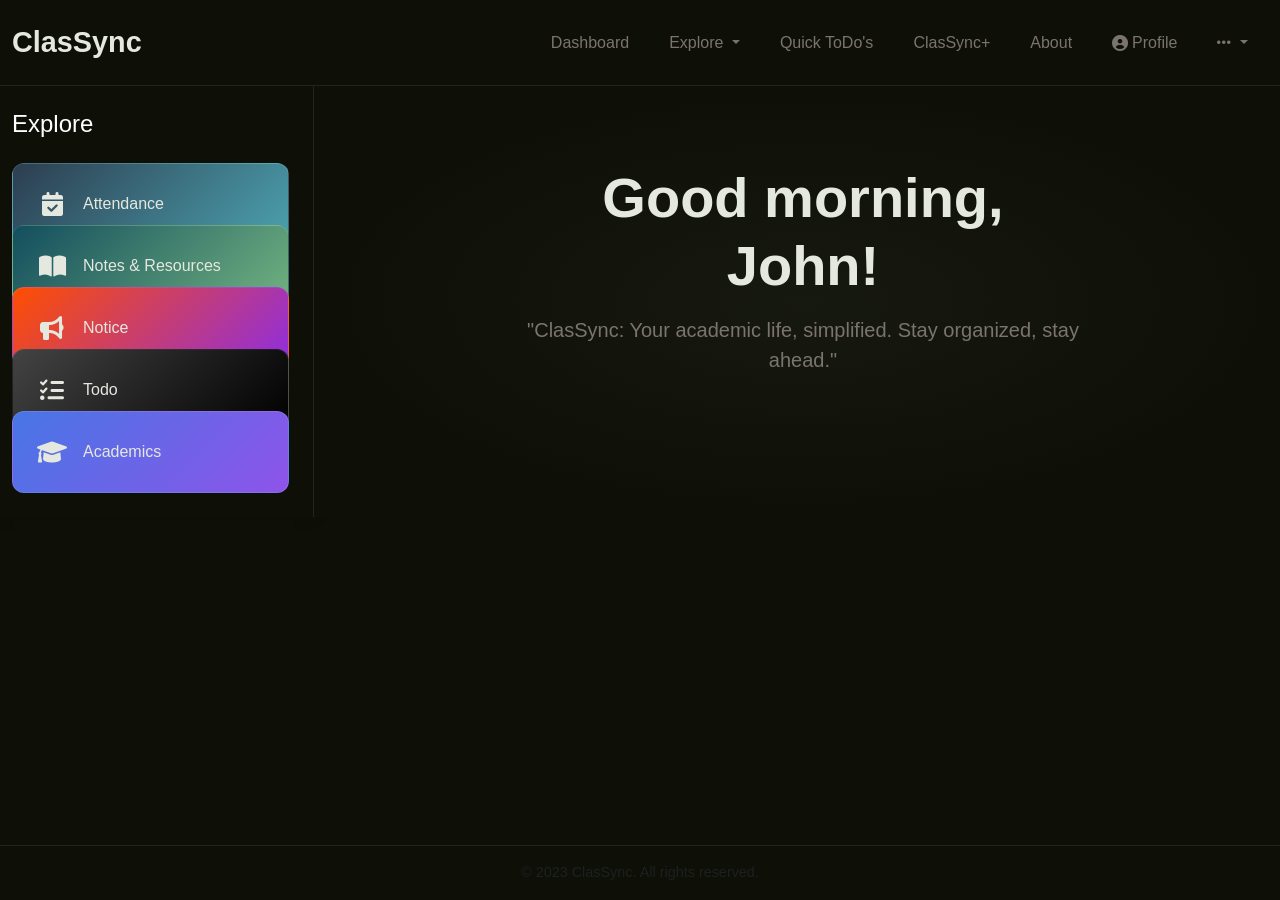
==== index.html @ adeabb1a "All files Modified" ====
<!DOCTYPE html>
<html lang="en">
<head>
    <meta charset="UTF-8">
    <meta name="viewport" content="width=device-width, initial-scale=1.0">
    <title>Home - ClasSync</title>
    <link href="https://cdn.jsdelivr.net/npm/bootstrap@5.3.2/dist/css/bootstrap.min.css" rel="stylesheet">
    <link rel="stylesheet" href="https://cdnjs.cloudflare.com/ajax/libs/font-awesome/6.0.0-beta3/css/all.min.css">

    <link rel="stylesheet" href="shared.css">
    <link rel="stylesheet" href="style.css">
</head>
<body>

    <nav class="navbar navbar-expand-lg clas-sync-navbar py-3">
        <div class="container-fluid">
            <a class="navbar-brand logo-text" href="index.html">ClasSync</a>
            
            <button class="navbar-toggler" type="button" data-bs-toggle="collapse" data-bs-target="#navbarNav" aria-controls="navbarNav" aria-expanded="false" aria-label="Toggle navigation">
                <span class="navbar-toggler-icon"></span>
            </button>

            <div class="collapse navbar-collapse justify-content-end" id="navbarNav">
                <ul class="navbar-nav align-items-lg-center">
                    <li class="nav-item">
                        <a class="nav-link" href="index.html">Dashboard</a>
                    </li>
                    <li class="nav-item dropdown">
                        <a class="nav-link dropdown-toggle" href="#" id="exploreDropdown" role="button" data-bs-toggle="dropdown" aria-expanded="false">
                            Explore
                        </a>
                        <ul class="dropdown-menu" aria-labelledby="exploreDropdown">
                            <li><a class="dropdown-item" href="attendance.html">Attendance</a></li>
                            <li><a class="dropdown-item" href="#">Notes & Resources</a></li>
                            <li><a class="dropdown-item" href="#">Notice</a></li>
                            <li><a class="dropdown-item" href="#">Todo</a></li>
                            <li><a class="dropdown-item" href="#">Academics</a></li>
                        </ul>
                    </li>
                    <li class="nav-item">
                        <a class="nav-link" href="#">Quick ToDo's</a>
                    </li>
                    <li class="nav-item">
                        <a class="nav-link" href="#">ClasSync+</a>
                    </li>
                    <li class="nav-item">
                        <a class="nav-link" href="#">About</a>
                    </li>
                    <li class="nav-item d-flex align-items-center">
                        <a class="nav-link d-flex align-items-center" href="#">
                            <i class="fas fa-user-circle me-1"></i> Profile
                        </a>
                    </li>
                    <li class="nav-item dropdown">
                        <a class="nav-link dropdown-toggle" href="#" id="navbarDropdown" role="button" data-bs-toggle="dropdown" aria-expanded="false">
                            <i class="fas fa-ellipsis-h"></i> 
                        </a>
                        <ul class="dropdown-menu dropdown-menu-end" aria-labelledby="navbarDropdown">
                            <li><a class="dropdown-item" href="#">Settings</a></li>
                            <li><hr class="dropdown-divider"></li>
                            <li><a class="dropdown-item" href="login.html">Sign Out</a></li>
                        </ul>
                    </li>
                </ul>
            </div>
        </div>
    </nav>

    <main class="container-fluid main-content-area">
        <div class="row h-100">
            <aside class="col-lg-3 col-md-4 d-none d-md-block action-bar-container py-4">
                <h4 class="text-white mb-4">Explore</h4>
                <div id="actionBarContent">
    <a href="attendance.html" class="action-card card-attendance">
        <div class="card-content">
            <i class="fas fa-calendar-check card-icon"></i>
            <span class="card-text">Attendance</span>
        </div>
    </a>

    <a href="#notes" class="action-card card-notes">
        <div class="card-content">
            <i class="fas fa-book-open card-icon"></i>
            <span class="card-text">Notes & Resources</span>
        </div>
    </a>

    <a href="#notice" class="action-card card-notice">
        <div class="card-content">
            <i class="fas fa-bullhorn card-icon"></i>
            <span class="card-text">Notice</span>
        </div>
    </a>

    <a href="#todo" class="action-card card-todo">
        <div class="card-content">
            <i class="fas fa-list-check card-icon"></i>
            <span class="card-text">Todo</span>
        </div>
    </a>
    
    <a href="#academics" class="action-card card-academics">
        <div class="card-content">
            <i class="fas fa-graduation-cap card-icon"></i>
            <span class="card-text">Academics</span>
        </div>
    </a>
</div>
            </aside>

            <section class="col-lg-9 col-md-8 main-display-area p-5">
                <div class="greet-user-section mb-5 p-4 rounded">
                    <h2 class="display-5 fw-bold">Good morning, John!</h2>
                    <p class="lead">"ClasSync: Your academic life, simplified. Stay organized, stay ahead."</p>
                </div>

                </section>
        </div>
    </main>

    <footer class="footer mt-auto py-3">
        <div class="container text-center">
            <span class="text-muted">&copy; 2023 ClasSync. All rights reserved.</span>
        </div>
    </footer>

    <script src="https://cdn.jsdelivr.net/npm/bootstrap@5.3.2/dist/js/bootstrap.bundle.min.js"></script>
    <script>
        const actionCards = document.querySelectorAll('.action-card');

        actionCards.forEach(card => {
            card.addEventListener('click', function(event) {
                event.preventDefault();

                // --- NEW LOGIC ---
                // First, remove 'active' class from ALL cards
                actionCards.forEach(c => c.classList.remove('active'));
                
                // Then, add 'active' class ONLY to the one that was clicked
                this.classList.add('active');

                const destination = this.href;
                setTimeout(() => {
                    window.location.href = destination;
                }, 300); 
            });
        });
    </script>
</body>
</html>
---- shared.css ----
/* ================================================
   SHARED STYLES (for all pages)
   ================================================ */

/* --- Color Theme & Global Styles --- */
:root {
    --primary-bg: #0e1007;
    --primary-text-button: #e5e8df;
    --accent-color: #7a746c;
    --dark-grey-elements: #222;
    --darker-grey-bg: #1a1a1a;
}

body {
    background-color: var(--primary-bg);
    color: var(--primary-text-button);
    font-family: -apple-system, BlinkMacSystemFont, "Segoe UI", Roboto, "Helvetica Neue", Arial, sans-serif;
    min-height: 100vh;
    display: flex;
    flex-direction: column;
}

.logo-text {
    color: var(--primary-text-button);
    font-weight: 600;
}

/* --- Shared: Navbar --- */
.clas-sync-navbar {
    background-color: var(--primary-bg);
    border-bottom: 1px solid var(--dark-grey-elements);
    padding-top: 1rem;
    padding-bottom: 1rem;
}
.clas-sync-navbar .navbar-brand { font-size: 1.8rem; }
.clas-sync-navbar .nav-link { color: var(--accent-color); font-weight: 500; margin-inline: 0.75rem; transition: color 0.3s, transform 0.2s; }
.clas-sync-navbar .nav-link:hover { color: var(--primary-text-button); text-decoration: none; transform: translateY(-2px); }
.clas-sync-navbar .nav-link .fas { color: var(--accent-color); transition: color 0.3s; }
.clas-sync-navbar .nav-link:hover .fas { color: var(--primary-text-button); }
.clas-sync-navbar .dropdown-menu { background-color: var(--dark-grey-elements); border: 1px solid #333; border-radius: 8px; padding: 0.5rem 0; }
.clas-sync-navbar .dropdown-item { color: var(--primary-text-button); padding: 0.75rem 1.5rem; background-color: transparent; transition: background-color 0.2s, color 0.2s; }
.clas-sync-navbar .dropdown-item:hover, .clas-sync-navbar .dropdown-item:focus { background-color: #333; color: var(--primary-text-button); }
.clas-sync-navbar .dropdown-divider { border-color: #444; }
.navbar-toggler { border-color: #333; }
.navbar-toggler-icon { background-image: url("data:image/svg+xml,%3csvg xmlns='http://www.w3.org/2000/svg' viewBox='0 0 30 30'%3e%3cpath stroke='rgba%28229, 232, 223, 0.75%29' stroke-linecap='round' stroke-miterlimit='10' stroke-width='2' d='M4 7h22M4 15h22M4 23h22'/%3e%3c/svg%3e"); }

/* --- Shared: Main Layout & Action Bar --- */
.main-content-area { flex-grow: 1; padding: 0; }
.action-bar-container { background-color: var(--primary-bg); border-right: 1px solid var(--dark-grey-elements); box-shadow: 2px 0 15px rgba(0,0,0,0.1); padding-left: 1.5rem; padding-right: 1.5rem; }
.action-card { display: block; padding: 1.75rem 1.5rem; border-radius: 12px; border: 1px solid rgba(255, 255, 255, 0.1); background-color: var(--darker-grey-bg); color: var(--primary-text-button); text-decoration: none; transition: transform 0.3s ease, box-shadow 0.3s ease, margin-top 0.3s ease; cursor: pointer; overflow: hidden; position: relative; }
.action-card:not(:first-child) { margin-top: -20px; }
.action-card .card-content { display: flex; align-items: center; }
.action-card .card-icon { font-size: 1.5rem; margin-right: 1rem; width: 30px; text-align: center; }
.action-card .card-text { font-size: 1rem; font-weight: 500; }
.action-card:hover { transform: translateX(10px) scale(1.03); box-shadow: 0 10px 30px rgba(0, 0, 0, 0.4); text-decoration: none; border-color: rgba(255, 255, 255, 0.2); z-index: 10; margin-top: -10px; }
.action-card:hover + .action-card { margin-top: 1rem; }
.action-card.active { transform: translateX(25px) scale(0.98); opacity: 0.8; transition: transform 0.2s ease, opacity 0.2s ease; }
.card-attendance { background: linear-gradient(135deg, #2c3e50, #4ca1af); }
.card-attendance:hover { box-shadow: 0 0 25px rgba(76, 161, 175, 0.5); }
.card-notes { background: linear-gradient(135deg, #134E5E, #71B280); }
.card-notes:hover { box-shadow: 0 0 25px rgba(113, 178, 128, 0.5); }
.card-notice { background: linear-gradient(135deg, #ff4e00, #8E2DE2); }
.card-notice:hover { box-shadow: 0 0 25px rgba(255, 78, 0, 0.5); }
.card-todo { background: linear-gradient(135deg, #434343, #000000); }
.card-todo:hover { box-shadow: 0 0 25px rgba(122, 116, 108, 0.4); }
.card-academics { background: linear-gradient(135deg, #4776E6, #8E54E9); }
.card-academics:hover { box-shadow: 0 0 25px rgba(142, 84, 233, 0.5); }


/* --- Shared: Footer --- */
.footer { background-color: var(--primary-bg); border-top: 1px solid var(--dark-grey-elements); text-align: center; font-size: 0.9rem; padding: 1rem 0; }
.footer span { color: var(--primary-text-button); }

/* --- Shared: Media Queries for Layout --- */
@media (max-width: 991.98px) {
    .clas-sync-navbar .navbar-collapse { background-color: var(--dark-grey-elements); border-radius: 8px; padding: 1rem; margin-top: 0.5rem; border: 1px solid #333; }
    .clas-sync-navbar .nav-link { margin-inline: 0; padding: 0.75rem 1rem; }
    .clas-sync-navbar .dropdown-menu { position: static; width: 100%; margin-top: 0.5rem; }
}
---- style.css ----
/* ================================================
   PAGE-SPECIFIC STYLES: Home
   ================================================ */

/* --- Homepage Greet Section --- */
.main-display-area {
    display: flex;
    justify-content: center;
    align-items: center;
    text-align: center;
    background: radial-gradient(ellipse at center, rgba(31, 34, 26, 0.5) 0%, var(--primary-bg) 70%);
}
.greet-user-section {
    max-width: 600px;
}
.greet-user-section h2 {
    color: var(--primary-text-button);
    font-size: 3.5rem;
    font-weight: 700;
}
.greet-user-section p {
    color: var(--accent-color);
    font-size: 1.25rem;
    margin-top: 1rem;
}

/* --- Media Queries for this page --- */
@media (max-width: 767.98px) {
    .main-display-area { padding: 1.5rem !important; }
    .greet-user-section h2 { font-size: 2.5rem; }
    .greet-user-section p { font-size: 1.1rem; }
}
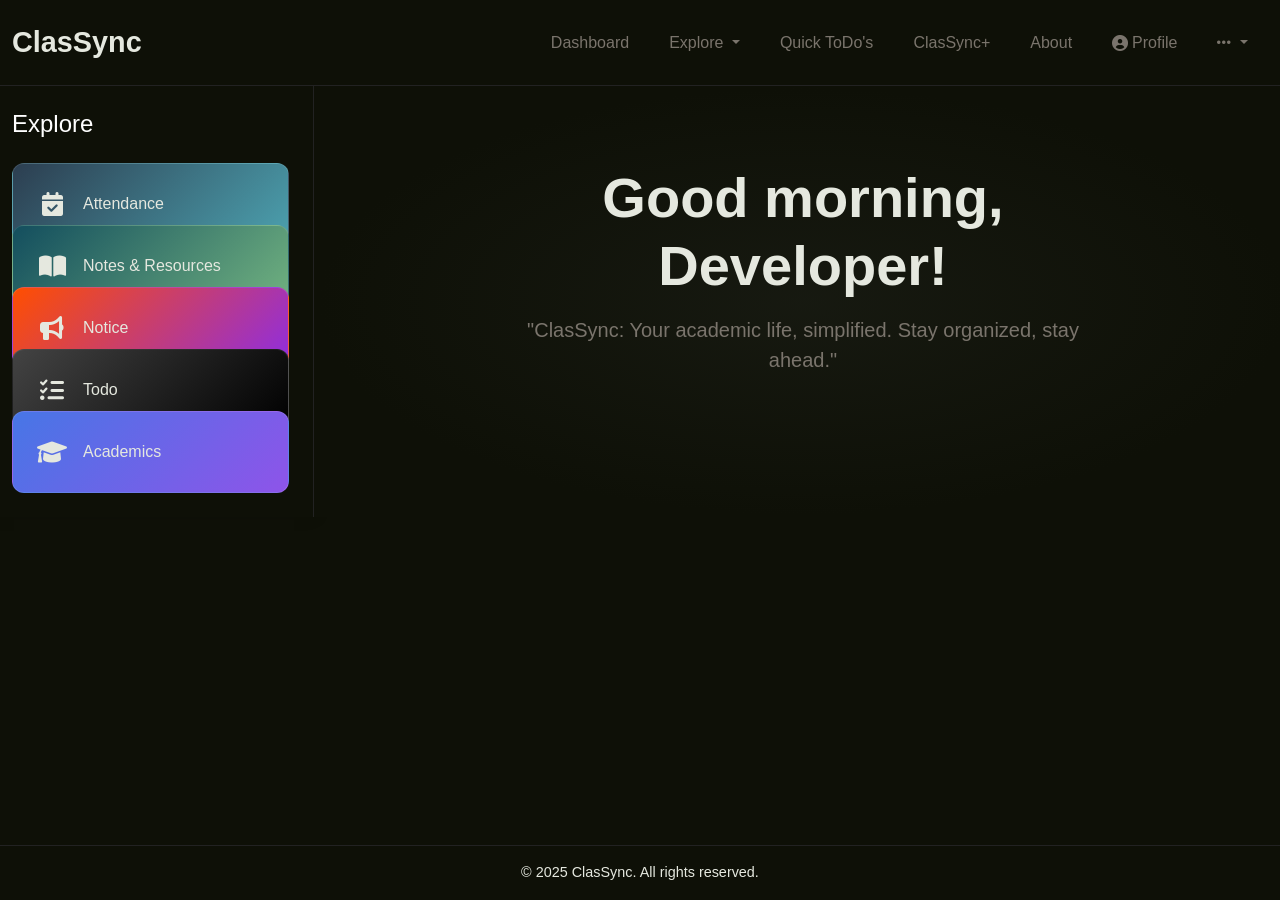
==== commit 8d6a564e: "Refined UI and code adjustments" ====
--- a/index.html
+++ b/index.html
@@ -1,5 +1,6 @@
 <!DOCTYPE html>
 <html lang="en">
+
 <head>
     <meta charset="UTF-8">
     <meta name="viewport" content="width=device-width, initial-scale=1.0">
@@ -10,13 +11,15 @@
     <link rel="stylesheet" href="shared.css">
     <link rel="stylesheet" href="style.css">
 </head>
+
 <body>
 
     <nav class="navbar navbar-expand-lg clas-sync-navbar py-3">
         <div class="container-fluid">
             <a class="navbar-brand logo-text" href="index.html">ClasSync</a>
-            
-            <button class="navbar-toggler" type="button" data-bs-toggle="collapse" data-bs-target="#navbarNav" aria-controls="navbarNav" aria-expanded="false" aria-label="Toggle navigation">
+
+            <button class="navbar-toggler" type="button" data-bs-toggle="collapse" data-bs-target="#navbarNav"
+                aria-controls="navbarNav" aria-expanded="false" aria-label="Toggle navigation">
                 <span class="navbar-toggler-icon"></span>
             </button>
 
@@ -26,7 +29,8 @@
                         <a class="nav-link" href="index.html">Dashboard</a>
                     </li>
                     <li class="nav-item dropdown">
-                        <a class="nav-link dropdown-toggle" href="#" id="exploreDropdown" role="button" data-bs-toggle="dropdown" aria-expanded="false">
+                        <a class="nav-link dropdown-toggle" href="#" id="exploreDropdown" role="button"
+                            data-bs-toggle="dropdown" aria-expanded="false">
                             Explore
                         </a>
                         <ul class="dropdown-menu" aria-labelledby="exploreDropdown">
@@ -52,12 +56,15 @@
                         </a>
                     </li>
                     <li class="nav-item dropdown">
-                        <a class="nav-link dropdown-toggle" href="#" id="navbarDropdown" role="button" data-bs-toggle="dropdown" aria-expanded="false">
-                            <i class="fas fa-ellipsis-h"></i> 
+                        <a class="nav-link dropdown-toggle" href="#" id="navbarDropdown" role="button"
+                            data-bs-toggle="dropdown" aria-expanded="false">
+                            <i class="fas fa-ellipsis-h"></i>
                         </a>
                         <ul class="dropdown-menu dropdown-menu-end" aria-labelledby="navbarDropdown">
                             <li><a class="dropdown-item" href="#">Settings</a></li>
-                            <li><hr class="dropdown-divider"></li>
+                            <li>
+                                <hr class="dropdown-divider">
+                            </li>
                             <li><a class="dropdown-item" href="login.html">Sign Out</a></li>
                         </ul>
                     </li>
@@ -71,56 +78,55 @@
             <aside class="col-lg-3 col-md-4 d-none d-md-block action-bar-container py-4">
                 <h4 class="text-white mb-4">Explore</h4>
                 <div id="actionBarContent">
-    <a href="attendance.html" class="action-card card-attendance">
-        <div class="card-content">
-            <i class="fas fa-calendar-check card-icon"></i>
-            <span class="card-text">Attendance</span>
-        </div>
-    </a>
+                    <a href="attendance.html" class="action-card card-attendance">
+                        <div class="card-content">
+                            <i class="fas fa-calendar-check card-icon"></i>
+                            <span class="card-text">Attendance</span>
+                        </div>
+                    </a>
 
-    <a href="#notes" class="action-card card-notes">
-        <div class="card-content">
-            <i class="fas fa-book-open card-icon"></i>
-            <span class="card-text">Notes & Resources</span>
-        </div>
-    </a>
+                    <a href="#notes" class="action-card card-notes">
+                        <div class="card-content">
+                            <i class="fas fa-book-open card-icon"></i>
+                            <span class="card-text">Notes & Resources</span>
+                        </div>
+                    </a>
 
-    <a href="#notice" class="action-card card-notice">
-        <div class="card-content">
-            <i class="fas fa-bullhorn card-icon"></i>
-            <span class="card-text">Notice</span>
-        </div>
-    </a>
+                    <a href="#notice" class="action-card card-notice">
+                        <div class="card-content">
+                            <i class="fas fa-bullhorn card-icon"></i>
+                            <span class="card-text">Notice</span>
+                        </div>
+                    </a>
 
-    <a href="#todo" class="action-card card-todo">
-        <div class="card-content">
-            <i class="fas fa-list-check card-icon"></i>
-            <span class="card-text">Todo</span>
-        </div>
-    </a>
-    
-    <a href="#academics" class="action-card card-academics">
-        <div class="card-content">
-            <i class="fas fa-graduation-cap card-icon"></i>
-            <span class="card-text">Academics</span>
-        </div>
-    </a>
-</div>
+                    <a href="#todo" class="action-card card-todo">
+                        <div class="card-content">
+                            <i class="fas fa-list-check card-icon"></i>
+                            <span class="card-text">Todo</span>
+                        </div>
+                    </a>
+
+                    <a href="#academics" class="action-card card-academics">
+                        <div class="card-content">
+                            <i class="fas fa-graduation-cap card-icon"></i>
+                            <span class="card-text">Academics</span>
+                        </div>
+                    </a>
+                </div>
             </aside>
 
             <section class="col-lg-9 col-md-8 main-display-area p-5">
                 <div class="greet-user-section mb-5 p-4 rounded">
-                    <h2 class="display-5 fw-bold">Good morning, John!</h2>
+                    <h2 class="display-5 fw-bold">Good morning, Developer!</h2>
                     <p class="lead">"ClasSync: Your academic life, simplified. Stay organized, stay ahead."</p>
                 </div>
-
-                </section>
+            </section>
         </div>
     </main>
 
     <footer class="footer mt-auto py-3">
         <div class="container text-center">
-            <span class="text-muted">&copy; 2023 ClasSync. All rights reserved.</span>
+            <span>&copy; 2025 ClasSync. All rights reserved.</span>
         </div>
     </footer>
 
@@ -129,22 +135,23 @@
         const actionCards = document.querySelectorAll('.action-card');
 
         actionCards.forEach(card => {
-            card.addEventListener('click', function(event) {
+            card.addEventListener('click', function (event) {
                 event.preventDefault();
 
                 // --- NEW LOGIC ---
                 // First, remove 'active' class from ALL cards
                 actionCards.forEach(c => c.classList.remove('active'));
-                
+
                 // Then, add 'active' class ONLY to the one that was clicked
                 this.classList.add('active');
 
                 const destination = this.href;
                 setTimeout(() => {
                     window.location.href = destination;
-                }, 300); 
+                }, 300);
             });
         });
     </script>
 </body>
-</html>
+
+</html>
--- a/shared.css
+++ b/shared.css
@@ -32,48 +32,220 @@
     padding-top: 1rem;
     padding-bottom: 1rem;
 }
-.clas-sync-navbar .navbar-brand { font-size: 1.8rem; }
-.clas-sync-navbar .nav-link { color: var(--accent-color); font-weight: 500; margin-inline: 0.75rem; transition: color 0.3s, transform 0.2s; }
-.clas-sync-navbar .nav-link:hover { color: var(--primary-text-button); text-decoration: none; transform: translateY(-2px); }
-.clas-sync-navbar .nav-link .fas { color: var(--accent-color); transition: color 0.3s; }
-.clas-sync-navbar .nav-link:hover .fas { color: var(--primary-text-button); }
-.clas-sync-navbar .dropdown-menu { background-color: var(--dark-grey-elements); border: 1px solid #333; border-radius: 8px; padding: 0.5rem 0; }
-.clas-sync-navbar .dropdown-item { color: var(--primary-text-button); padding: 0.75rem 1.5rem; background-color: transparent; transition: background-color 0.2s, color 0.2s; }
-.clas-sync-navbar .dropdown-item:hover, .clas-sync-navbar .dropdown-item:focus { background-color: #333; color: var(--primary-text-button); }
-.clas-sync-navbar .dropdown-divider { border-color: #444; }
-.navbar-toggler { border-color: #333; }
-.navbar-toggler-icon { background-image: url("data:image/svg+xml,%3csvg xmlns='http://www.w3.org/2000/svg' viewBox='0 0 30 30'%3e%3cpath stroke='rgba%28229, 232, 223, 0.75%29' stroke-linecap='round' stroke-miterlimit='10' stroke-width='2' d='M4 7h22M4 15h22M4 23h22'/%3e%3c/svg%3e"); }
+
+.clas-sync-navbar .navbar-brand {
+    font-size: 1.8rem;
+}
+
+.navbar-brand.logo-text {
+    transition: all 0.3s ease;
+    display: inline-block;
+}
+
+.navbar-brand.logo-text:hover {
+    background-image: linear-gradient(to right, #0f2027, #203a43, #2c5364);
+    background-clip: text;
+    -webkit-background-clip: text;
+    color: transparent;
+    -webkit-text-fill-color: transparent;
+    transform: translateY(-2px);
+    text-decoration: none;
+}
+
+.clas-sync-navbar .nav-link {
+    color: var(--accent-color);
+    font-weight: 500;
+    margin-inline: 0.75rem;
+    transition: color 0.3s, transform 0.2s;
+}
+
+.clas-sync-navbar .nav-link:hover {
+    color: var(--primary-text-button);
+    text-decoration: none;
+    transform: translateY(-2px);
+}
+
+.clas-sync-navbar .nav-link .fas {
+    color: var(--accent-color);
+    transition: color 0.3s;
+}
+
+.clas-sync-navbar .nav-link:hover .fas {
+    color: var(--primary-text-button);
+}
+
+.clas-sync-navbar .dropdown-menu {
+    background-color: var(--dark-grey-elements);
+    border: 1px solid #333;
+    border-radius: 8px;
+    padding: 0.5rem 0;
+}
+
+.clas-sync-navbar .dropdown-item {
+    color: var(--primary-text-button);
+    padding: 0.75rem 1.5rem;
+    background-color: transparent;
+    transition: background-color 0.2s, color 0.2s;
+}
+
+.clas-sync-navbar .dropdown-item:hover,
+.clas-sync-navbar .dropdown-item:focus {
+    background-color: #333;
+    color: var(--primary-text-button);
+}
+
+.clas-sync-navbar .dropdown-divider {
+    border-color: #444;
+}
+
+.navbar-toggler {
+    border-color: #333;
+}
+
+.navbar-toggler-icon {
+    background-image: url("data:image/svg+xml,%3csvg xmlns='http://www.w3.org/2000/svg' viewBox='0 0 30 30'%3e%3cpath stroke='rgba%28229, 232, 223, 0.75%29' stroke-linecap='round' stroke-miterlimit='10' stroke-width='2' d='M4 7h22M4 15h22M4 23h22'/%3e%3c/svg%3e");
+}
 
 /* --- Shared: Main Layout & Action Bar --- */
-.main-content-area { flex-grow: 1; padding: 0; }
-.action-bar-container { background-color: var(--primary-bg); border-right: 1px solid var(--dark-grey-elements); box-shadow: 2px 0 15px rgba(0,0,0,0.1); padding-left: 1.5rem; padding-right: 1.5rem; }
-.action-card { display: block; padding: 1.75rem 1.5rem; border-radius: 12px; border: 1px solid rgba(255, 255, 255, 0.1); background-color: var(--darker-grey-bg); color: var(--primary-text-button); text-decoration: none; transition: transform 0.3s ease, box-shadow 0.3s ease, margin-top 0.3s ease; cursor: pointer; overflow: hidden; position: relative; }
-.action-card:not(:first-child) { margin-top: -20px; }
-.action-card .card-content { display: flex; align-items: center; }
-.action-card .card-icon { font-size: 1.5rem; margin-right: 1rem; width: 30px; text-align: center; }
-.action-card .card-text { font-size: 1rem; font-weight: 500; }
-.action-card:hover { transform: translateX(10px) scale(1.03); box-shadow: 0 10px 30px rgba(0, 0, 0, 0.4); text-decoration: none; border-color: rgba(255, 255, 255, 0.2); z-index: 10; margin-top: -10px; }
-.action-card:hover + .action-card { margin-top: 1rem; }
-.action-card.active { transform: translateX(25px) scale(0.98); opacity: 0.8; transition: transform 0.2s ease, opacity 0.2s ease; }
-.card-attendance { background: linear-gradient(135deg, #2c3e50, #4ca1af); }
-.card-attendance:hover { box-shadow: 0 0 25px rgba(76, 161, 175, 0.5); }
-.card-notes { background: linear-gradient(135deg, #134E5E, #71B280); }
-.card-notes:hover { box-shadow: 0 0 25px rgba(113, 178, 128, 0.5); }
-.card-notice { background: linear-gradient(135deg, #ff4e00, #8E2DE2); }
-.card-notice:hover { box-shadow: 0 0 25px rgba(255, 78, 0, 0.5); }
-.card-todo { background: linear-gradient(135deg, #434343, #000000); }
-.card-todo:hover { box-shadow: 0 0 25px rgba(122, 116, 108, 0.4); }
-.card-academics { background: linear-gradient(135deg, #4776E6, #8E54E9); }
-.card-academics:hover { box-shadow: 0 0 25px rgba(142, 84, 233, 0.5); }
+.main-content-area {
+    flex-grow: 1;
+    padding: 0;
+}
+
+.action-bar-container {
+    background-color: var(--primary-bg);
+    border-right: 1px solid var(--dark-grey-elements);
+    box-shadow: 2px 0 15px rgba(0, 0, 0, 0.1);
+    padding-left: 1.5rem;
+    padding-right: 1.5rem;
+}
+
+.action-card {
+    display: block;
+    padding: 1.75rem 1.5rem;
+    border-radius: 12px;
+    border: 1px solid rgba(255, 255, 255, 0.1);
+    background-color: var(--darker-grey-bg);
+    color: var(--primary-text-button);
+    text-decoration: none;
+    transition: transform 0.3s ease, box-shadow 0.3s ease, margin-top 0.3s ease;
+    cursor: pointer;
+    overflow: hidden;
+    position: relative;
+}
+
+.action-card:not(:first-child) {
+    margin-top: -20px;
+}
+
+.action-card .card-content {
+    display: flex;
+    align-items: center;
+}
+
+.action-card .card-icon {
+    font-size: 1.5rem;
+    margin-right: 1rem;
+    width: 30px;
+    text-align: center;
+}
+
+.action-card .card-text {
+    font-size: 1rem;
+    font-weight: 500;
+}
+
+.action-card:hover {
+    transform: translateX(10px) scale(1.03);
+    box-shadow: 0 10px 30px rgba(0, 0, 0, 0.4);
+    text-decoration: none;
+    border-color: rgba(255, 255, 255, 0.2);
+    z-index: 10;
+    margin-top: -10px;
+}
+
+.action-card:hover+.action-card {
+    margin-top: 1rem;
+}
+
+.action-card.active {
+    transform: translateX(25px) scale(0.98);
+    opacity: 0.8;
+    transition: transform 0.2s ease, opacity 0.2s ease;
+}
+
+.card-attendance {
+    background: linear-gradient(135deg, #2c3e50, #4ca1af);
+}
+
+.card-attendance:hover {
+    box-shadow: 0 0 25px rgba(76, 161, 175, 0.5);
+}
+
+.card-notes {
+    background: linear-gradient(135deg, #134E5E, #71B280);
+}
+
+.card-notes:hover {
+    box-shadow: 0 0 25px rgba(113, 178, 128, 0.5);
+}
+
+.card-notice {
+    background: linear-gradient(135deg, #ff4e00, #8E2DE2);
+}
+
+.card-notice:hover {
+    box-shadow: 0 0 25px rgba(255, 78, 0, 0.5);
+}
+
+.card-todo {
+    background: linear-gradient(135deg, #434343, #000000);
+}
+
+.card-todo:hover {
+    box-shadow: 0 0 25px rgba(122, 116, 108, 0.4);
+}
+
+.card-academics {
+    background: linear-gradient(135deg, #4776E6, #8E54E9);
+}
+
+.card-academics:hover {
+    box-shadow: 0 0 25px rgba(142, 84, 233, 0.5);
+}
 
 
 /* --- Shared: Footer --- */
-.footer { background-color: var(--primary-bg); border-top: 1px solid var(--dark-grey-elements); text-align: center; font-size: 0.9rem; padding: 1rem 0; }
-.footer span { color: var(--primary-text-button); }
+.footer {
+    background-color: var(--primary-bg);
+    border-top: 1px solid var(--dark-grey-elements);
+    text-align: center;
+    font-size: 0.9rem;
+    padding: 1rem 0;
+}
+
+.footer span {
+    color: var(--primary-text-button);
+}
 
 /* --- Shared: Media Queries for Layout --- */
 @media (max-width: 991.98px) {
-    .clas-sync-navbar .navbar-collapse { background-color: var(--dark-grey-elements); border-radius: 8px; padding: 1rem; margin-top: 0.5rem; border: 1px solid #333; }
-    .clas-sync-navbar .nav-link { margin-inline: 0; padding: 0.75rem 1rem; }
-    .clas-sync-navbar .dropdown-menu { position: static; width: 100%; margin-top: 0.5rem; }
+    .clas-sync-navbar .navbar-collapse {
+        background-color: var(--dark-grey-elements);
+        border-radius: 8px;
+        padding: 1rem;
+        margin-top: 0.5rem;
+        border: 1px solid #333;
+    }
+
+    .clas-sync-navbar .nav-link {
+        margin-inline: 0;
+        padding: 0.75rem 1rem;
+    }
+
+    .clas-sync-navbar .dropdown-menu {
+        position: static;
+        width: 100%;
+        margin-top: 0.5rem;
+    }
 }
